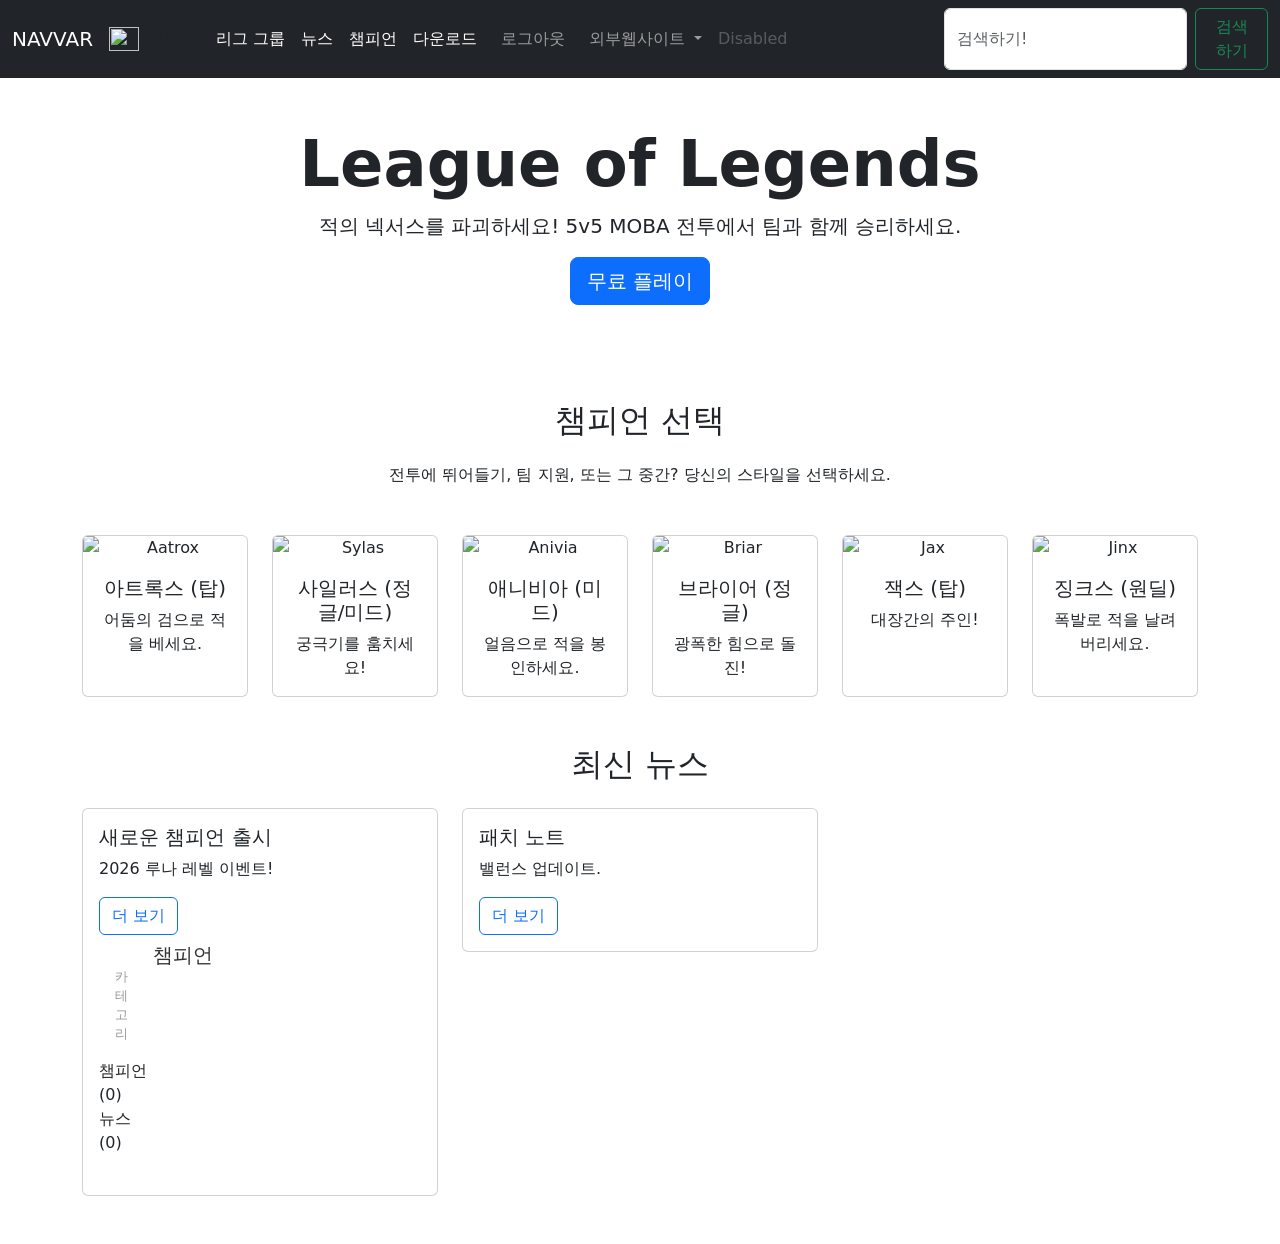
==== src/main/resources/META-INF/resources/login/main_after_login.html @ ddf5a677 "자바(1)_10주차" ====
<!doctype html>
<html lang="ko">
  <head>
    <meta charset="UTF-8" />
    <meta name="viewport" content="width=device-width, initial-scale=1.0" />
    <title>League of Legends - 메인 페이지</title>
    <link
      href="https://cdn.jsdelivr.net/npm/bootstrap@5.3.0/dist/css/bootstrap.min.css"
      rel="stylesheet"
    />
    <script src="https://cdn.jsdelivr.net/npm/bootstrap@5.3.0/dist/js/bootstrap.bundle.min.js"></script>
    <script src="https://bootstrap.bundle.min.js"></script>
    <link rel="stylesheet" href="css/main.css"></link>
    <script src="https://test.js"></script>
    <script src="https://search.js"></script>
    <script src="https://toggle.js"></script>

    <script>
        window.onload = function() {
        alert("메인 페이지 로딩 완료");
        };
    </script>

    <style>
      /* 커스텀 스타일 */
    </style>
  </head>
  <body>
    <nav class="navbar navbar-expand-lg navbar-dark bg-dark">
      <div class="container-fluid">
        <a class="navbar-brand" href="#">NAVVAR</a>
        <img src="/images/LOL.webp" alt="" width="30" height="24">
        <!-- [변경] "Navbar" 텍스트 → 다크/라이트 토글 버튼 -->
        <button class="btn border-0" id="themeToggleBtn" onclick="toggleTheme()">
         DARK
        </button>
        <button
          class="navbar-toggler"
          type="button"
          data-bs-toggle="collapse"
          data-bs-target="#navbarSupportedContent"
          aria-controls="navbarSupportedContent"
          aria-expanded="false"
          aria-label="Toggle navigation"
        >
          <span class="navbar-toggler-icon"></span>
        </button>
        <div class="collapse navbar-collapse" id="navbarSupportedContent">
          <ul class="navbar-nav me-auto mb-2 mb-lg-0">
            <li class="nav-item">
              <a class="nav-link active" aria-current="page" href="#"
                >리그 그룹</a
              >
            </li>
            <li class="nav-item">
              <a class="nav-link active" aria-current="page" href="#">뉴스</a>
            </li>
            <li class="nav-item">
              <a class="nav-link active" aria-current="page" href="#">챔피언</a>
            </li>
            <li class="nav-item">
              <a class="nav-link active" aria-current="page" href="#"
                >다운로드</a
              >
            </li>
            <!-- 기존 로그인 버튼 제거, 로그아웃 버튼 추가 -->
            <li class="nav-item">
            <a class="nav-link btn btn-outline-danger btn-sm px-3"
                href="/logout">로그아웃</a>
            </li>

            <li class="nav-item dropdown">
              <a
                class="nav-link dropdown-toggle"
                href="#"
                id="navbarDropdown"
                role="button"
                data-bs-toggle="dropdown"
                aria-expanded="false"
              >
                외부웹사이트
              </a>
              <ul class="dropdown-menu" aria-labelledby="navbarDropdown">
                <li><a class="dropdown-item" href="#">롤 공식 홈</a></li>
                <li>
                  <a
                    class="dropdown-item"
                    href="https://lol.ps/"
                    target="_blank"
                    >롤 전적</a
                  >
                </li>
                <li><hr class="dropdown-divider" /></li>
                <li><a class="dropdown-item" href="#">관련 유튜브</a></li>
              </ul>
            </li>
            <li class="nav-item">
              <a
                class="nav-link disabled"
                href="#"
                tabindex="-1"
                aria-disabled="true"
                >Disabled</a
              >
            </li>
          </ul>
            <form class="d-flex" id="searchForm">
              <input class="form-control me-2" type="search" placeholder="검색하기!" aria-label="Search" id="searchInput">
              <button class="btn btn-outline-success" type="submit">검색하기</button>
            </form>
          </div>
        </div>
      </div>
    </nav>

   <section
      class="hero d-flex align-items-center justify-content-content text-center py-5"
    >
      <div class="container">
        <h1 class="display-3 fw-bold">League of Legends</h1>
        <p class="lead">
          적의 넥서스를 파괴하세요! 5v5 MOBA 전투에서 팀과 함께 승리하세요.
        </p>
        <a href="#" class="btn btn-primary btn-lg" onclick="alert('즐거운 플레이 되세요')">무료 플레이</a>
      </div>
    </section>

    <section class="container my-5">
      <h2 class="text-center mb-4 accent-purple">챔피언 선택</h2>
      <p class="text-center mb-5">
        전투에 뛰어들기, 팀 지원, 또는 그 중간? 당신의 스타일을 선택하세요.
      </p>
      <div class="row g-4">
        <div class="col-md-6 col-lg-4 col-xl-2">
          <div class="card text-center h-100">
            <img
              src="https://ddragon.leagueoflegends.com/cdn/15.24.1/img/champion/Aatrox.png"
              class="card-img-top"
              alt="Aatrox"
              loading="lazy"
            />
            <div class="card-body">
              <h5 class="card-title accent-red">아트록스 (탑)</h5>
              <p class="card-text">어둠의 검으로 적을 베세요.</p>
            </div>
          </div>
        </div>
        <div class="col-md-6 col-lg-4 col-xl-2">
          <div class="card text-center h-100">
            <img
              src="image/sylas.jpg"
              class="card-img-top"
              alt="Sylas"
              loading="lazy"
            />
            <div class="card-body">
              <h5 class="card-title accent-purple">사일러스 (정글/미드)</h5>
              <p class="card-text">궁극기를 훔치세요!</p>
            </div>
          </div>
        </div>
        <div class="col-md-6 col-lg-4 col-xl-2">
          <div class="card text-center h-100">
            <img
              src="image/images.jpg"
              class="card-img-top"
              alt="Anivia"
              loading="lazy"
            />
            <div class="card-body">
              <h5 class="card-title accent-red">애니비아 (미드)</h5>
              <p class="card-text">얼음으로 적을 봉인하세요.</p>
            </div>
          </div>
        </div>
        <div class="col-md-6 col-lg-4 col-xl-2">
          <div class="card text-center h-100">
            <img
              src="https://ddragon.leagueoflegends.com/cdn/15.24.1/img/champion/Briar.png"
              class="card-img-top"
              alt="Briar"
              loading="lazy"
            />
            <div class="card-body">
              <h5 class="card-title accent-purple">브라이어 (정글)</h5>
              <p class="card-text">광폭한 힘으로 돌진!</p>
            </div>
          </div>
        </div>
        <div class="col-md-6 col-lg-4 col-xl-2">
          <div class="card text-center h-100">
            <img
              src="https://ddragon.leagueoflegends.com/cdn/15.24.1/img/champion/Jax.png"
              class="card-img-top"
              alt="Jax"
              loading="lazy"
            />
            <div class="card-body">
              <h5 class="card-title accent-red">잭스 (탑)</h5>
              <p class="card-text">대장간의 주인!</p>
            </div>
          </div>
        </div>
        <div class="col-md-6 col-lg-4 col-xl-2">
          <div class="card text-center h-100">
            <img
              src="https://ddragon.leagueoflegends.com/cdn/15.24.1/img/champion/Jinx.png"
              class="card-img-top"
              alt="Jinx"
              loading="lazy"
            />
            <div class="card-body">
              <h5 class="card-title accent-purple">징크스 (원딜)</h5>
              <p class="card-text">폭발로 적을 날려버리세요.</p>
            </div>
          </div>
        </div>
      </div>
    </section>

    <section class="container my-5">
      <h2 class="text-center mb-4 accent-red">최신 뉴스</h2>
      <div class="row g-4">
        <div class="col-md-6 col-lg-4">
          <div class="card">
            <div class="card-body">
              <h5 class="card-title">새로운 챔피언 출시</h5>
              <p class="card-text">2026 루나 레벨 이벤트!</p>
              <a href="#" class="btn btn-outline-primary">더 보기</a>
      <!-- ===== 검색 결과 섹션 (기본 숨김) ===== -->
      <section id="searchResults">
        <!-- 키워드 헤더 -->
        <div class="search-keyword-header">
          <h1 id="searchKeywordDisplay"></h1>
        </div>
        <!-- 본문: 사이드바 + 콘텐츠 -->
        <div class="search-body">
          <div class="container-fluid px-0">
            <div class="row g-0">
                <!-- 왼쪽 카테고리 사이드바 -->
                <div class="col-md-3 col-lg-2 search-sidebar bg-white py-4">
                  <div class="px-3 mb-3" style="font-size:0.8rem; color:#999; text-transform:uppercase; letter-spacing:0.1em;">카테고리</div>
                    <div class="search-category-item active" onclick="switchCategory('champion', this)">
                      챔피언 <span class="count" id="champCount">(0)</span>
                    </div>
                                            <div class="search-category-item" onclick="switchCategory('news', this)">
                            뉴스 <span class="count" id="newsCount">(0)</span>
                        </div>
                    </div>
                    <!-- 오른쪽 콘텐츠 -->
                    <div class="col-md-9 col-lg-10 search-content-area">
                        <!-- 챔피언 결과 -->
                        <div id="resultChampion">
                            <h5 class="mb-4" style="color:#333;">챔피언</h5>
                            <div id="championResultList"></div>
                    </div>
                    <!-- 뉴스 결과 -->
                    <div id="resultNews" style="display:none;">
                        <h5 class="mb-4" style="color:#333;">뉴스</h5>
                        <div id="newsResultList"></div>
                    </div>
                </div>
            </div>
        </div>
    </div>
</section>

            </div>
          </div>
        </div>
        <div class="col-md-6 col-lg-4">
          <div class="card">
            <div class="card-body">
              <h5 class="card-title">패치 노트</h5>
              <p class="card-text">밸런스 업데이트.</p>
              <a href="#" class="btn btn-outline-primary">더 보기</a>
            </div>
          </div>
        </div>
      </div>
    </section>
   <script src="./js/search.js"></script>
  </body>
</html>
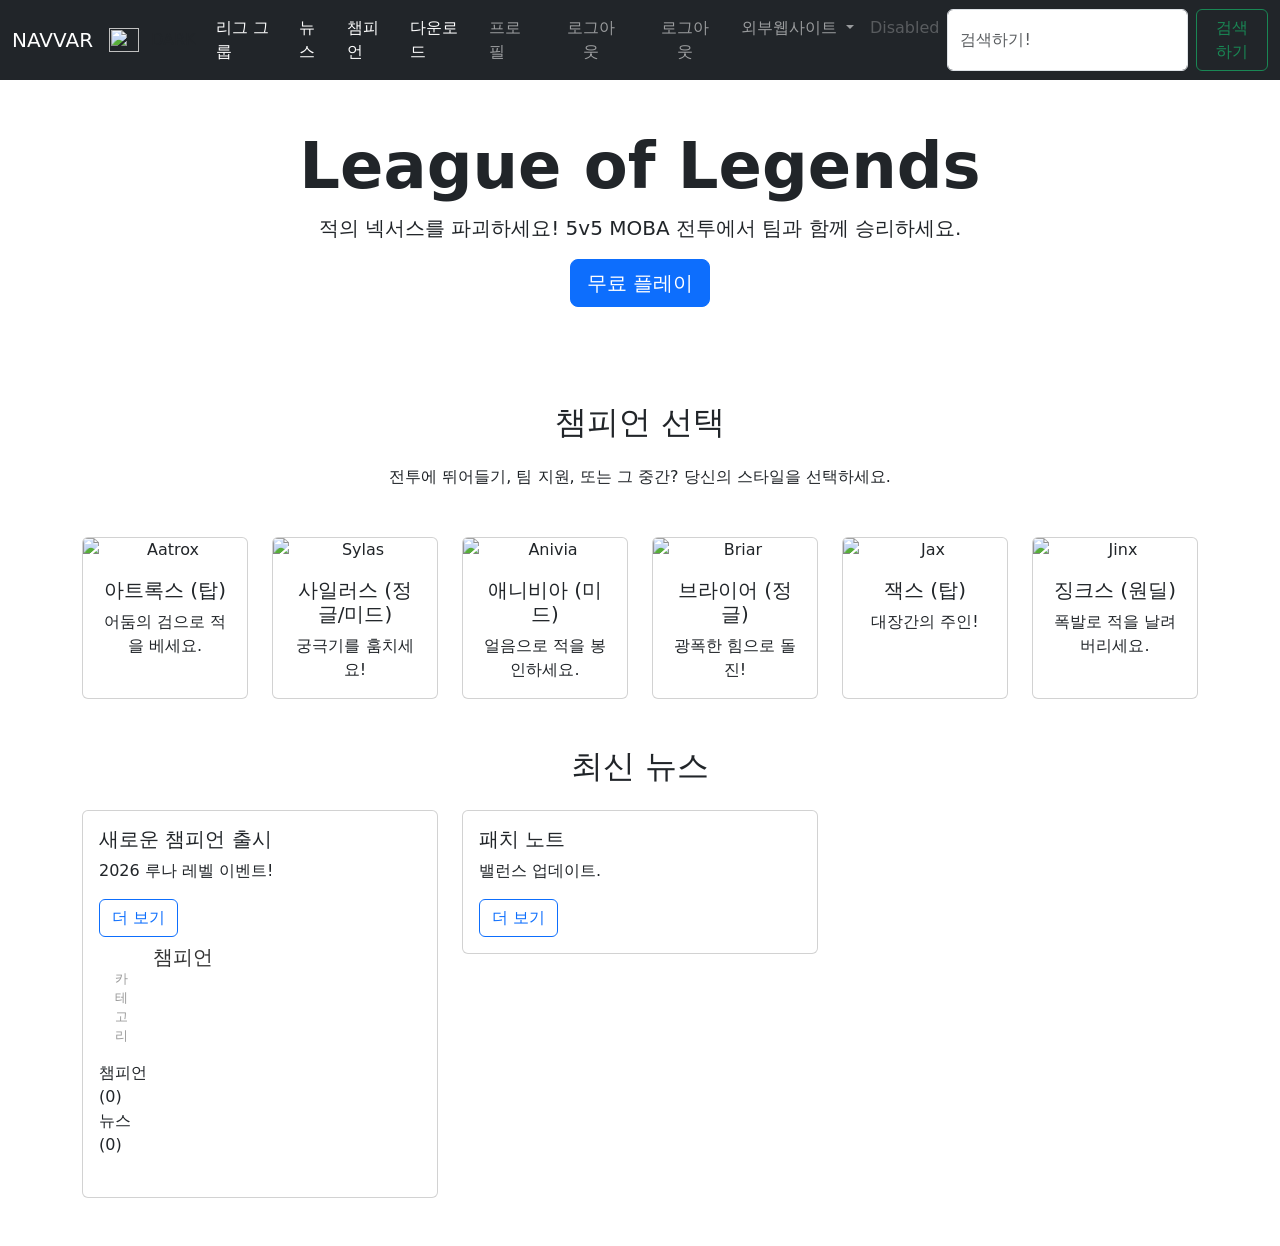
==== commit bffdb3aa: "12주차 수업" ====
--- a/src/main/resources/META-INF/resources/login/main_after_login.html
+++ b/src/main/resources/META-INF/resources/login/main_after_login.html
@@ -63,6 +63,18 @@
                 >다운로드</a
               >
             </li>
+
+            <!-- 기존 로그아웃 버튼 앞에 추가 -->
+            <li class="nav-item">
+              <a class="nav-link" href="/profile">
+                    프로필
+              </a>
+            </li>
+            <li class="nav-item">
+             <a class="nav-link btn btn-outline-danger btn-sm px-3"
+                href="/logout">로그아웃</a>
+            </li>
+
             <!-- 기존 로그인 버튼 제거, 로그아웃 버튼 추가 -->
             <li class="nav-item">
             <a class="nav-link btn btn-outline-danger btn-sm px-3"
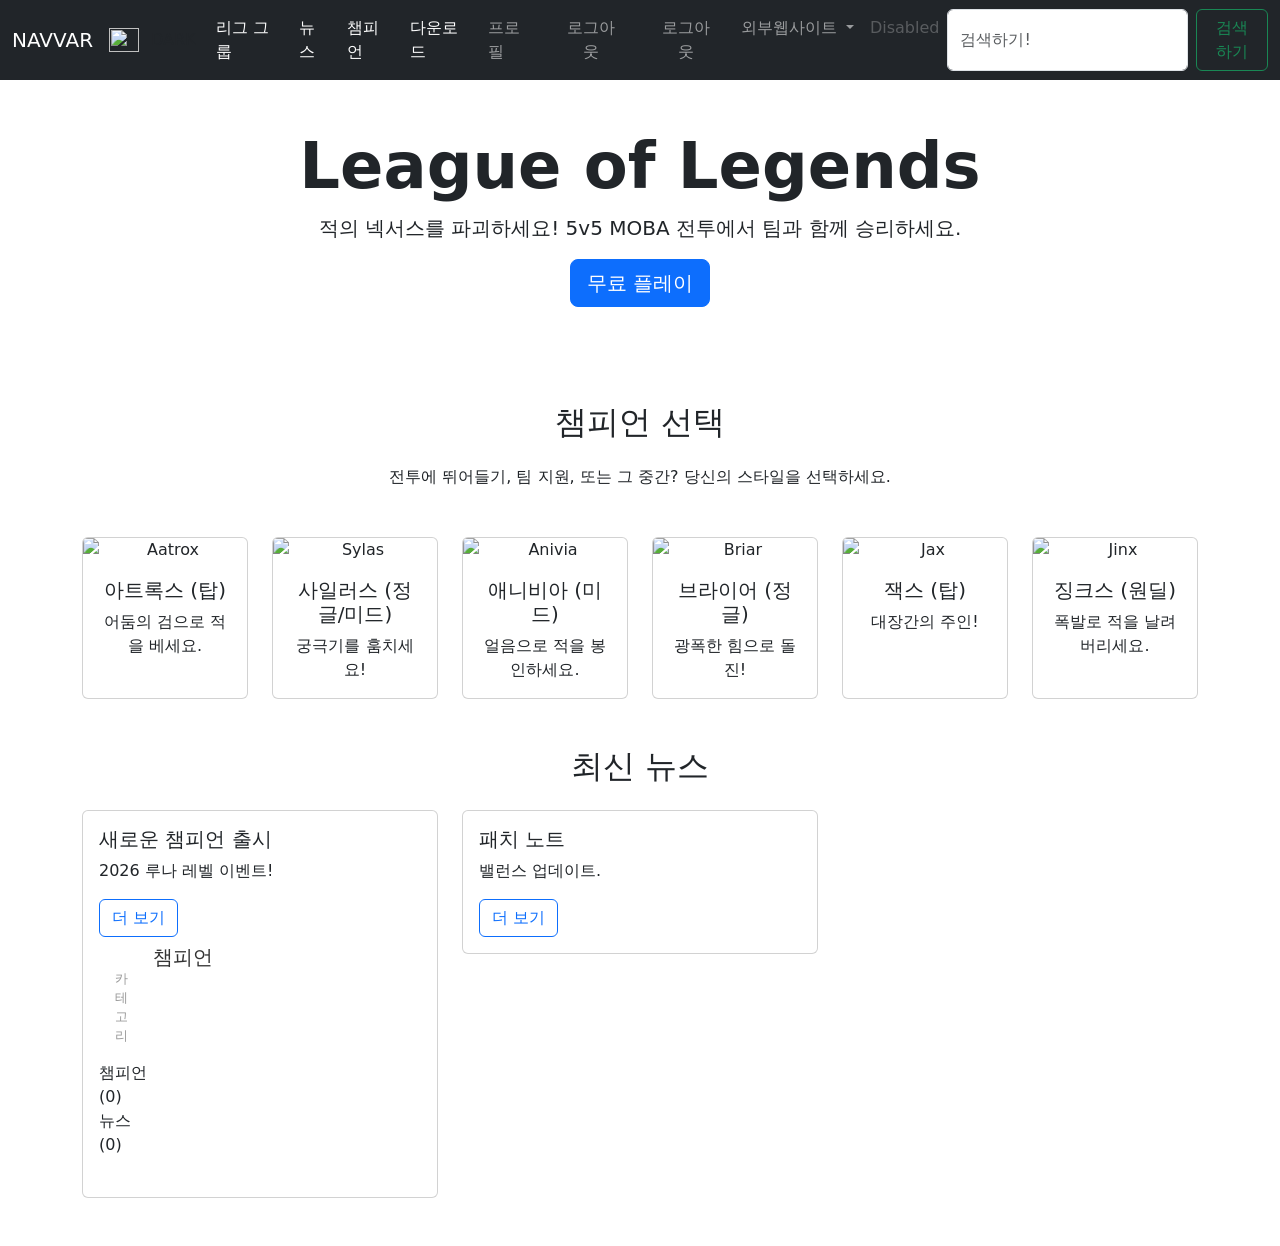
==== commit a542bd55: "13주차 수업" ====
--- a/src/main/resources/META-INF/resources/login/main_after_login.html
+++ b/src/main/resources/META-INF/resources/login/main_after_login.html
@@ -64,11 +64,11 @@
               >
             </li>
 
-            <!-- 기존 로그아웃 버튼 앞에 추가 -->
-            <li class="nav-item">
-              <a class="nav-link" href="/profile">
-                    프로필
-              </a>
+            <!– 기존 프로필 버큰 수정 –>
+            <a class="nav-link" href="/profile"
+              id="profileNavLink"
+              data-bs-toggle="tooltip"
+              data-bs-placement="bottom"> 프로필</a>
             </li>
             <li class="nav-item">
              <a class="nav-link btn btn-outline-danger btn-sm px-3"
